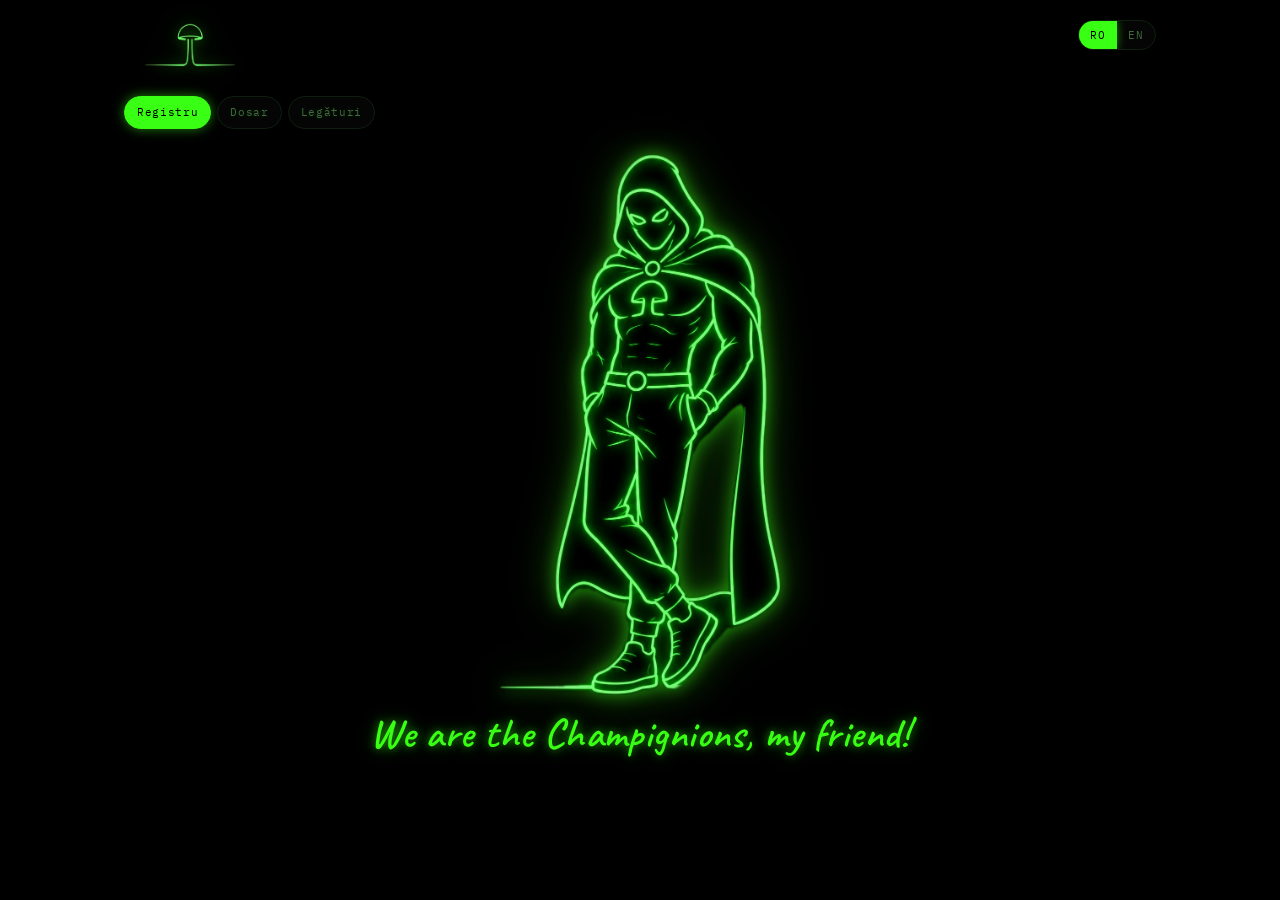
==== index.html @ b71c7d40 "Use PNG silhouette only, drop SVG embed" ====
<!DOCTYPE html>
<html lang="ro">
<head>
  <meta charset="UTF-8">
  <meta name="viewport" content="width=device-width, initial-scale=1.0">
  <meta name="description" content="Ciuperman — registrul de povești din pădure. Carpați, ciuperci, filme scurte.">
  <title>Ciuperman — Registru</title>
  <link rel="preconnect" href="https://fonts.googleapis.com">
  <link rel="preconnect" href="https://fonts.gstatic.com" crossorigin>
  <link href="https://fonts.googleapis.com/css2?family=Caveat:wght@500;600;700&family=IBM+Plex+Mono:wght@400;500&family=IBM+Plex+Sans:ital,wght@0,400;0,500;0,600;1,400&display=swap" rel="stylesheet">
  <link rel="stylesheet" href="styles.css">
</head>
<body>
  <div class="app">
    <header class="topbar">
      <img class="banner" src="IMG_0328.png" alt="Ciuperman — Registrul de pădure" width="1600" height="520">
      <nav class="chips" aria-label="Secțiuni">
        <a href="#registru" class="chip is-on" data-i18n="navLedger">Registru</a>
        <a href="#despre" class="chip" data-i18n="navAbout">Dosar</a>
        <a href="#legaturi" class="chip" data-i18n="navLinks">Legături</a>
      </nav>
      <div class="lang" role="group" aria-label="Limbă">
        <button type="button" data-lang="ro" class="is-on">RO</button>
        <button type="button" data-lang="en">EN</button>
      </div>
    </header>
    <img class="superman" src="ciuperman-silhouette.png" alt="Ciuperman — siluetă neon" width="647" height="1148">
    <p class="champignons" data-i18n="champignons">We are the Champignions, my friend!</p>
    <script src="scripts.js"></script>
</body>
</html>
---- styles.css ----
:root {
  --bg: #000000;
  --bg-2: #050505;
  --card: #050505;
  --line: #0f1f0f;
  --ink: #9ad89a;
  --muted: #3f6b3f;
  --steel: #6fc06f;
  --moss: #39ff14;
  --live: #39ff14;
  --wait: #6fc06f;
  --glow: rgba(57, 255, 20, 0.5);
  --sans: "IBM Plex Sans", system-ui, sans-serif;
  --mono: "IBM Plex Mono", ui-monospace, monospace;
  --hand: "Caveat", cursive;
}

* { box-sizing: border-box; }
html { scroll-behavior: smooth; }
body {
  margin: 0;
  background: var(--bg);
  color: var(--ink);
  font-family: var(--sans);
  font-size: 16px;
  line-height: 1.5;
  text-shadow: 0 0 5px rgba(57,255,20,0.16);
}
img { max-width: 100%; display: block; }
a { color: inherit; }

.app {
  min-height: 100dvh;
  max-width: 1080px;
  margin: 0 auto;
  padding: 14px 14px 48px;
}

.topbar {
  display: flex;
  flex-direction: column;
  align-items: stretch;
  gap: 12px;
  padding: 0 0 18px;
  position: sticky;
  top: 0;
  z-index: 4;
  background: linear-gradient(var(--bg) 70%, transparent);
}
.banner {
  width: 100%;
  height: 64px;
  object-fit: contain;
  object-position: left center;
  filter: drop-shadow(0 0 6px var(--glow)) drop-shadow(0 0 14px rgba(57,255,20,0.2));
}
.superman {
  width: min(100%, 280px);
  height: auto;
  margin: 8px auto 24px;
  display: block;
  border: 0;
  background: transparent;
  transform-origin: 50% 94%;
  filter: drop-shadow(0 0 8px var(--glow)) drop-shadow(0 0 20px rgba(57,255,20,0.3));
  animation: ciuper-idle 5.2s ease-in-out infinite;
}
object.superman {
  min-height: 480px;
}
.superman.is-lean {
  animation: ciuper-lean 1.15s ease-in-out;
}
.superman.is-pulse {
  animation: ciuper-pulse 0.95s ease-in-out;
}
.superman.is-nod {
  animation: ciuper-nod 0.85s ease-in-out;
}
@keyframes ciuper-idle {
  0%, 100% {
    transform: rotate(-1.15deg) translateY(0) scale(1);
    filter: drop-shadow(0 0 8px var(--glow)) drop-shadow(0 0 18px rgba(57,255,20,0.28));
  }
  50% {
    transform: rotate(1.35deg) translateY(-6px) scale(1.015);
    filter: drop-shadow(0 0 14px var(--glow)) drop-shadow(0 0 28px rgba(57,255,20,0.45));
  }
}
@keyframes ciuper-lean {
  0%, 100% { transform: rotate(0deg) translateY(0); }
  40% { transform: rotate(-7deg) translate(6px, -4px); }
  70% { transform: rotate(4deg) translate(-3px, -2px); }
}
@keyframes ciuper-pulse {
  0%, 100% {
    transform: scale(1);
    filter: drop-shadow(0 0 8px var(--glow)) drop-shadow(0 0 18px rgba(57,255,20,0.3));
  }
  50% {
    transform: scale(1.045);
    filter: drop-shadow(0 0 18px var(--glow)) drop-shadow(0 0 36px rgba(57,255,20,0.55));
  }
}
@keyframes ciuper-nod {
  0%, 100% { transform: rotate(0deg) translateY(0); }
  35% { transform: rotate(3deg) translateY(8px); }
  60% { transform: rotate(-2deg) translateY(-3px); }
}
@media (prefers-reduced-motion: reduce) {
  .superman,
  .superman.is-lean,
  .superman.is-pulse,
  .superman.is-nod {
    animation: none !important;
  }
}
.champignons {
  margin: -8px auto 28px;
  max-width: 90%;
  text-align: center;
  font-family: var(--hand);
  font-weight: 600;
  font-size: clamp(1.6rem, 6vw, 2.6rem);
  line-height: 1.1;
  color: var(--moss);
  letter-spacing: 0.01em;
  text-shadow: 0 0 8px var(--glow), 0 0 18px rgba(57,255,20,0.35);
}
.brand { display: flex; align-items: center; gap: 10px; min-width: 0; }
.logo {
  height: 40px;
  width: auto;
  filter: drop-shadow(0 0 8px var(--glow)) drop-shadow(0 0 18px rgba(57,255,20,0.35));
  flex-shrink: 0;
}
.brand-sub {
  margin: 0;
  font-size: 11px;
  color: var(--muted);
}

.chips {
  display: none;
  gap: 6px;
}
.chip {
  text-decoration: none;
  color: var(--muted);
  border: 1px solid var(--line);
  background: var(--bg-2);
  border-radius: 999px;
  padding: 7px 12px;
  font-family: var(--mono);
  font-size: 11px;
  letter-spacing: 0.06em;
}
.chip.is-on {
  color: #000;
  background: var(--moss);
  border-color: var(--moss);
  box-shadow: 0 0 12px var(--glow);
}

.lang {
  display: flex;
  border: 1px solid var(--line);
  border-radius: 999px;
  overflow: hidden;
  background: var(--bg-2);
  align-self: flex-end;
  position: absolute;
  top: 0;
  right: 0;
}
.lang button {
  background: transparent;
  color: var(--muted);
  border: 0;
  padding: 7px 11px;
  font-family: var(--mono);
  font-size: 11px;
  letter-spacing: 0.08em;
  cursor: pointer;
}
.lang button.is-on {
  background: var(--moss);
  color: #000;
  box-shadow: 0 0 10px var(--glow);
}

.card {
  background: var(--card);
  border: 1px solid var(--line);
  border-radius: 16px;
}

.hero { padding: 22px 18px 20px; margin-bottom: 12px; }
.meta {
  margin: 0 0 14px;
  font-family: var(--mono);
  font-size: 11px;
  letter-spacing: 0.1em;
  text-transform: uppercase;
  color: var(--muted);
}
.dot { margin: 0 6px; }
h1 {
  margin: 0;
  font-weight: 500;
  font-size: clamp(2.2rem, 7vw, 3.4rem);
  letter-spacing: -0.03em;
  line-height: 1;
  color: var(--moss);
  text-shadow: 0 0 14px var(--glow), 0 0 30px rgba(57,255,20,0.22);
}
.tagline {
  margin: 12px 0 0;
  color: var(--steel);
  font-size: 1.05rem;
}
.lede {
  max-width: 38rem;
  margin: 12px 0 0;
  color: var(--muted);
}

.kpis {
  display: grid;
  grid-template-columns: 1fr;
  gap: 10px;
  margin-bottom: 12px;
}
.kpi { padding: 16px 16px 14px; }
.kpi-label {
  margin: 0;
  font-family: var(--mono);
  font-size: 11px;
  letter-spacing: 0.1em;
  text-transform: uppercase;
  color: var(--muted);
}
.kpi-value {
  margin: 10px 0 4px;
  font-size: 1.45rem;
  font-weight: 500;
  letter-spacing: -0.02em;
}
.kpi-hint { margin: 0; color: var(--muted); font-size: 13px; }
.st-live { color: var(--live); text-shadow: 0 0 8px var(--glow); }
.st-wait { color: var(--wait); }

.block { padding: 20px 18px 10px; margin-bottom: 12px; }
.block-head { margin-bottom: 8px; }
h2 {
  margin: 0;
  font-size: 1.15rem;
  font-weight: 500;
  color: var(--steel);
}
.block-head p, .notes p {
  margin: 8px 0 0;
  color: var(--muted);
}

.rows { list-style: none; margin: 0; padding: 0; }
.rows li {
  display: grid;
  grid-template-columns: 36px 1fr auto;
  gap: 12px;
  align-items: start;
  padding: 14px 0;
  border-top: 1px solid var(--line);
}
.idx {
  font-family: var(--mono);
  font-size: 12px;
  color: var(--muted);
  padding-top: 3px;
}
.rows h3 { margin: 0 0 4px; font-size: 1.02rem; font-weight: 500; }
.rows p { margin: 0; color: var(--muted); font-size: 14px; }
.stamp {
  font-family: var(--mono);
  font-size: 10px;
  letter-spacing: 0.08em;
  text-transform: uppercase;
  color: var(--muted);
  border: 1px solid var(--line);
  border-radius: 999px;
  padding: 4px 8px;
  white-space: nowrap;
  margin-top: 2px;
}
.stamp.st-live { color: var(--live); border-color: rgba(57,255,20,0.4); box-shadow: 0 0 8px rgba(57,255,20,0.22); }
.stamp.st-wait { color: var(--wait); border-color: rgba(111,192,111,0.3); }

.dossier { padding-bottom: 10px; }
.pull {
  margin: 8px 0 14px;
  font-size: 1.2rem;
  line-height: 1.35;
  color: var(--steel);
}
.muted { color: var(--muted); font-size: 13px; text-align: right; }
.links a { font-weight: 500; color: var(--moss); }

.colophon {
  display: flex;
  flex-wrap: wrap;
  justify-content: space-between;
  gap: 8px 16px;
  padding: 8px 6px 0;
  font-family: var(--mono);
  font-size: 11px;
  letter-spacing: 0.04em;
  color: var(--muted);
}

@media (min-width: 760px) {
  .app { padding: 20px 24px 64px; }
  .chips { display: flex; }
  .hero, .block { padding-left: 24px; padding-right: 24px; }
  .kpis { grid-template-columns: repeat(3, 1fr); }
  .dossier {
    display: grid;
    grid-template-columns: 1.1fr 0.9fr;
    gap: 28px;
  }
  .rows li { grid-template-columns: 48px 1fr auto; }
}
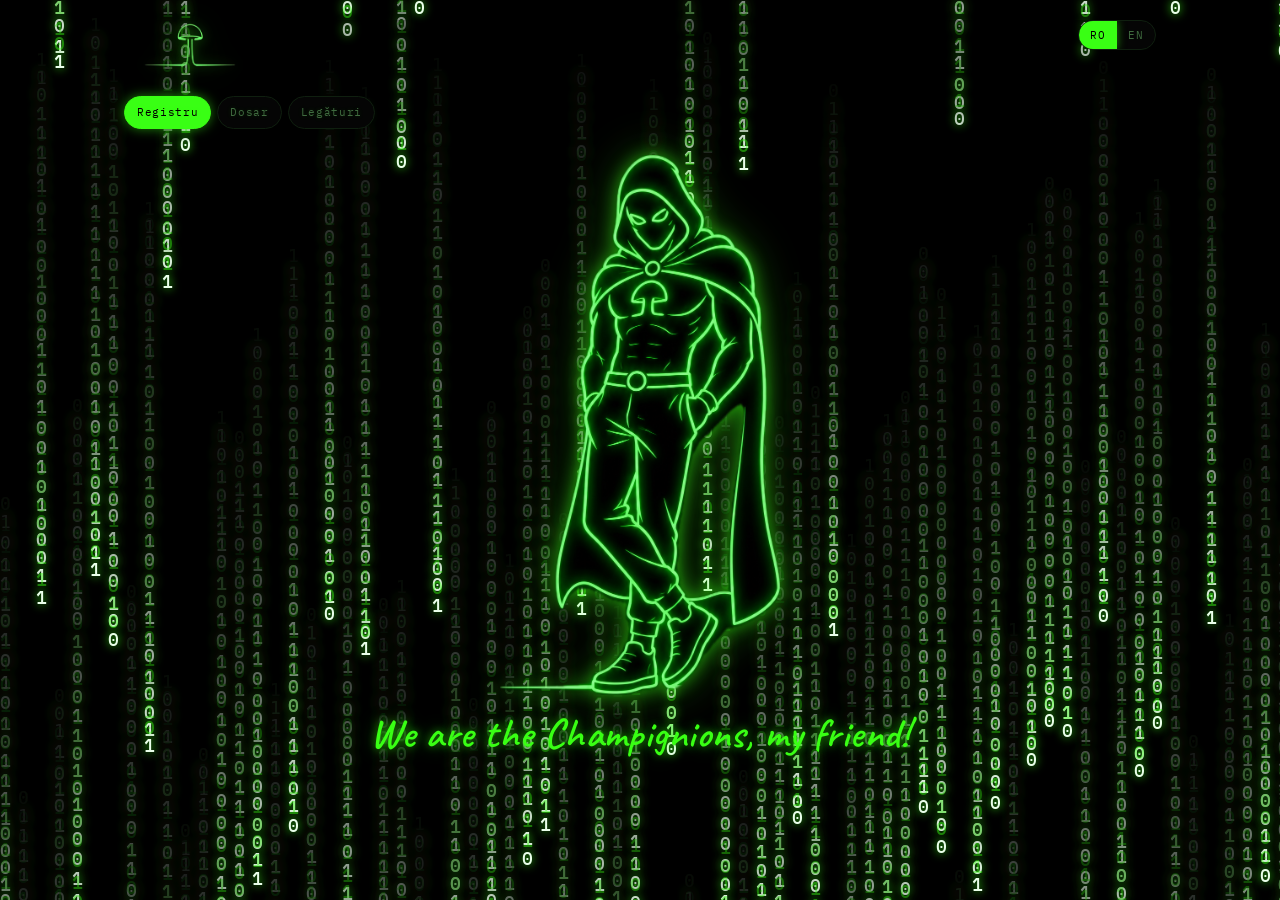
==== commit 05ca8fcf: "Add Matrix 0/1 rain background on homepage" ====
--- a/index.html
+++ b/index.html
@@ -8,9 +8,10 @@
   <link rel="preconnect" href="https://fonts.googleapis.com">
   <link rel="preconnect" href="https://fonts.gstatic.com" crossorigin>
   <link href="https://fonts.googleapis.com/css2?family=Caveat:wght@500;600;700&family=IBM+Plex+Mono:wght@400;500&family=IBM+Plex+Sans:ital,wght@0,400;0,500;0,600;1,400&display=swap" rel="stylesheet">
-  <link rel="stylesheet" href="styles.css">
+  <link rel="stylesheet" href="styles.css?v=4">
 </head>
 <body>
+  <canvas id="matrix-bg" aria-hidden="true"></canvas>
   <div class="app">
     <header class="topbar">
       <img class="banner" src="IMG_0328.png" alt="Ciuperman — Registrul de pădure" width="1600" height="520">
@@ -26,6 +27,7 @@
     </header>
     <img class="superman" src="ciuperman-silhouette.png" alt="Ciuperman — siluetă neon" width="647" height="1148">
     <p class="champignons" data-i18n="champignons">We are the Champignions, my friend!</p>
-    <script src="scripts.js"></script>
+  </div>
+  <script src="scripts.js?v=4"></script>
 </body>
 </html>
--- a/styles.css
+++ b/styles.css
@@ -29,7 +29,18 @@
 img { max-width: 100%; display: block; }
 a { color: inherit; }
 
+#matrix-bg {
+  position: fixed;
+  inset: 0;
+  width: 100%;
+  height: 100%;
+  z-index: 0;
+  pointer-events: none;
+}
+
 .app {
+  position: relative;
+  z-index: 1;
   min-height: 100dvh;
   max-width: 1080px;
   margin: 0 auto;
@@ -45,7 +56,7 @@
   position: sticky;
   top: 0;
   z-index: 4;
-  background: linear-gradient(var(--bg) 70%, transparent);
+  background: linear-gradient(rgba(0, 0, 0, 0.28) 70%, transparent);
 }
 .banner {
   width: 100%;
@@ -58,62 +69,7 @@
   width: min(100%, 280px);
   height: auto;
   margin: 8px auto 24px;
-  display: block;
-  border: 0;
-  background: transparent;
-  transform-origin: 50% 94%;
   filter: drop-shadow(0 0 8px var(--glow)) drop-shadow(0 0 20px rgba(57,255,20,0.3));
-  animation: ciuper-idle 5.2s ease-in-out infinite;
-}
-object.superman {
-  min-height: 480px;
-}
-.superman.is-lean {
-  animation: ciuper-lean 1.15s ease-in-out;
-}
-.superman.is-pulse {
-  animation: ciuper-pulse 0.95s ease-in-out;
-}
-.superman.is-nod {
-  animation: ciuper-nod 0.85s ease-in-out;
-}
-@keyframes ciuper-idle {
-  0%, 100% {
-    transform: rotate(-1.15deg) translateY(0) scale(1);
-    filter: drop-shadow(0 0 8px var(--glow)) drop-shadow(0 0 18px rgba(57,255,20,0.28));
-  }
-  50% {
-    transform: rotate(1.35deg) translateY(-6px) scale(1.015);
-    filter: drop-shadow(0 0 14px var(--glow)) drop-shadow(0 0 28px rgba(57,255,20,0.45));
-  }
-}
-@keyframes ciuper-lean {
-  0%, 100% { transform: rotate(0deg) translateY(0); }
-  40% { transform: rotate(-7deg) translate(6px, -4px); }
-  70% { transform: rotate(4deg) translate(-3px, -2px); }
-}
-@keyframes ciuper-pulse {
-  0%, 100% {
-    transform: scale(1);
-    filter: drop-shadow(0 0 8px var(--glow)) drop-shadow(0 0 18px rgba(57,255,20,0.3));
-  }
-  50% {
-    transform: scale(1.045);
-    filter: drop-shadow(0 0 18px var(--glow)) drop-shadow(0 0 36px rgba(57,255,20,0.55));
-  }
-}
-@keyframes ciuper-nod {
-  0%, 100% { transform: rotate(0deg) translateY(0); }
-  35% { transform: rotate(3deg) translateY(8px); }
-  60% { transform: rotate(-2deg) translateY(-3px); }
-}
-@media (prefers-reduced-motion: reduce) {
-  .superman,
-  .superman.is-lean,
-  .superman.is-pulse,
-  .superman.is-nod {
-    animation: none !important;
-  }
 }
 .champignons {
   margin: -8px auto 28px;
@@ -329,3 +285,7 @@
   }
   .rows li { grid-template-columns: 48px 1fr auto; }
 }
+
+@media (prefers-reduced-motion: reduce) {
+  #matrix-bg { opacity: 0.35; }
+}
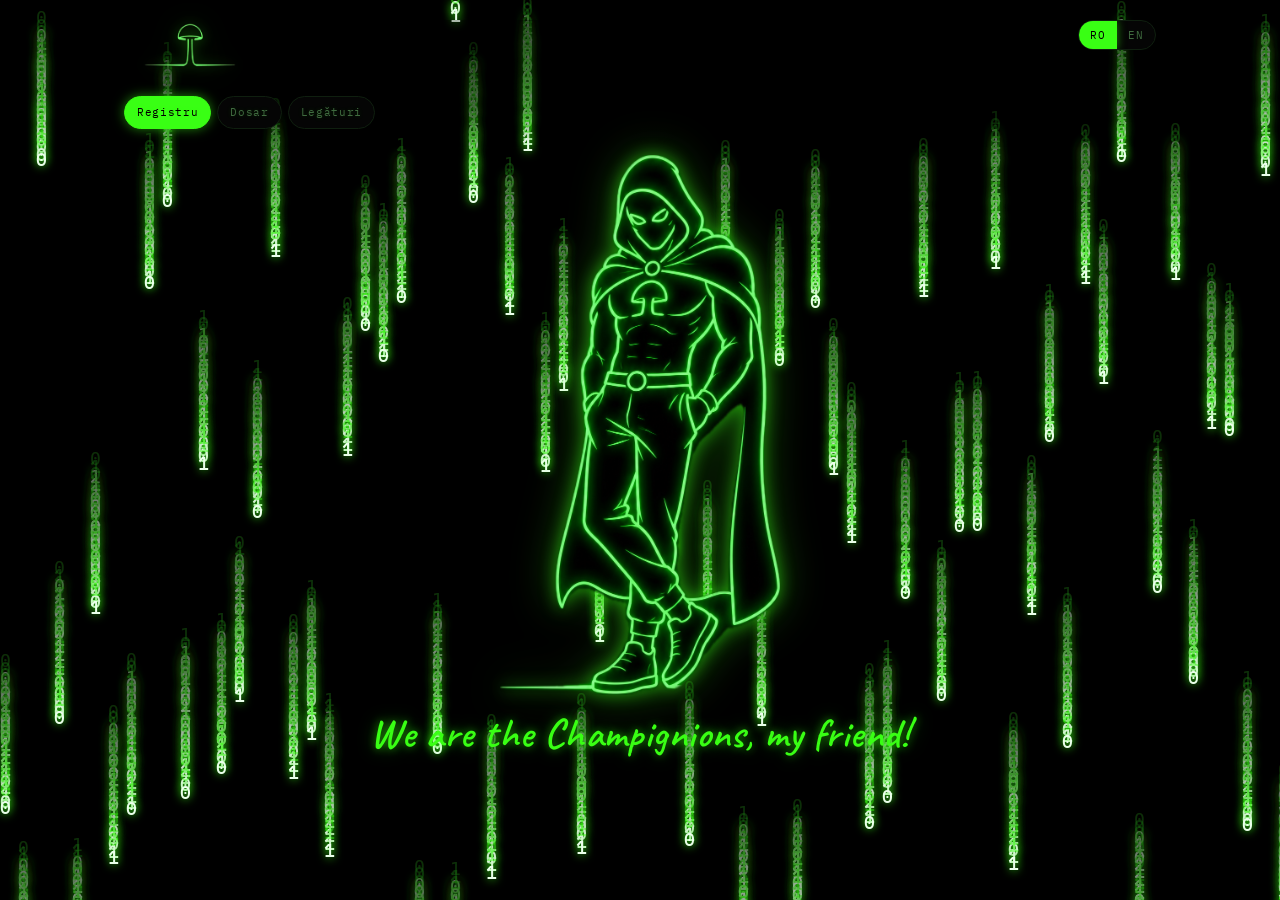
==== commit fd68a5b8: "Slow down Matrix rain on homepage" ====
--- a/index.html
+++ b/index.html
@@ -8,7 +8,7 @@
   <link rel="preconnect" href="https://fonts.googleapis.com">
   <link rel="preconnect" href="https://fonts.gstatic.com" crossorigin>
   <link href="https://fonts.googleapis.com/css2?family=Caveat:wght@500;600;700&family=IBM+Plex+Mono:wght@400;500&family=IBM+Plex+Sans:ital,wght@0,400;0,500;0,600;1,400&display=swap" rel="stylesheet">
-  <link rel="stylesheet" href="styles.css?v=4">
+  <link rel="stylesheet" href="styles.css?v=5">
 </head>
 <body>
   <canvas id="matrix-bg" aria-hidden="true"></canvas>
@@ -28,6 +28,6 @@
     <img class="superman" src="ciuperman-silhouette.png" alt="Ciuperman — siluetă neon" width="647" height="1148">
     <p class="champignons" data-i18n="champignons">We are the Champignions, my friend!</p>
   </div>
-  <script src="scripts.js?v=4"></script>
+  <script src="scripts.js?v=5"></script>
 </body>
 </html>
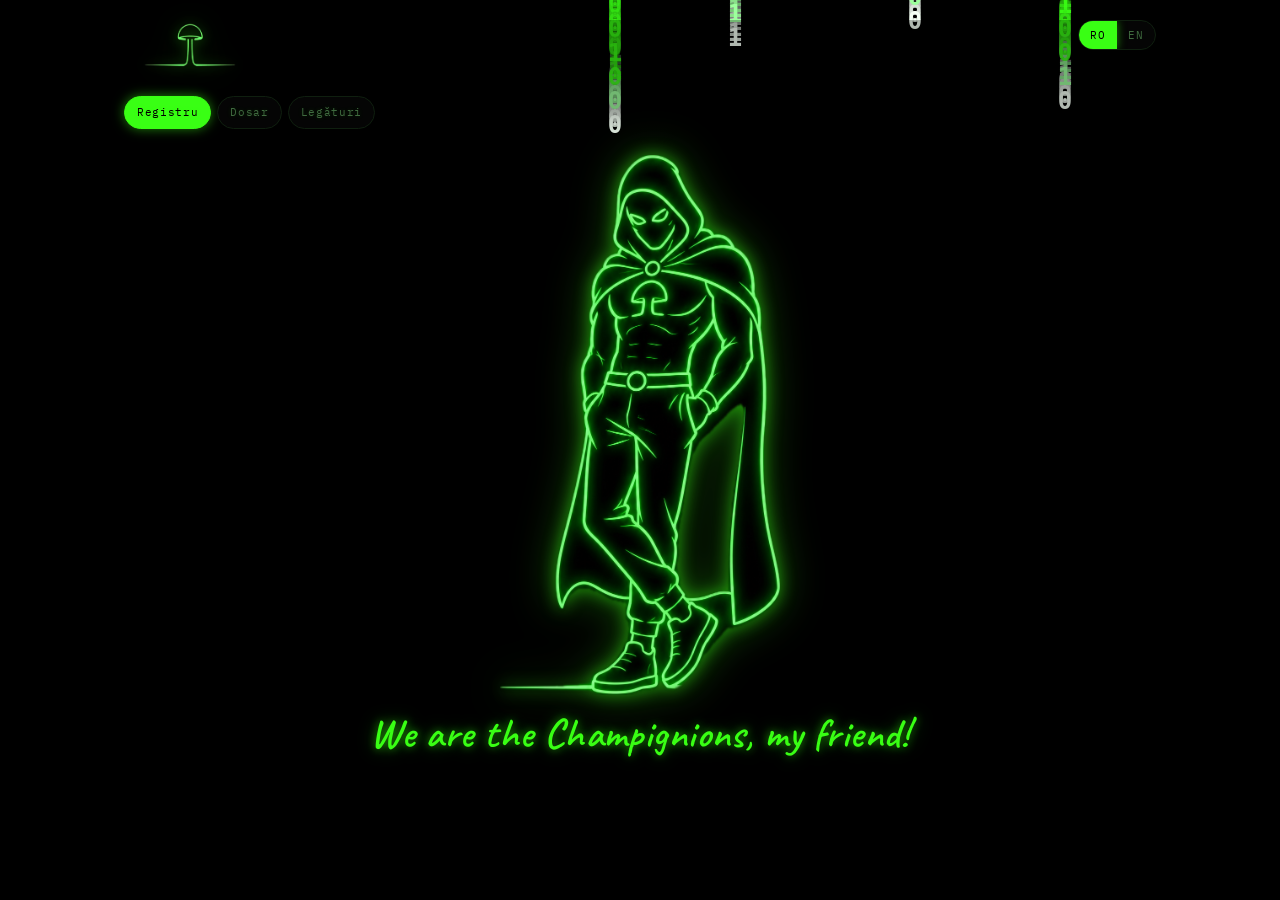
==== commit e4072a93: "Make Matrix 0/1 glyphs readable: larger type, stable digits, less blur" ====
--- a/index.html
+++ b/index.html
@@ -8,7 +8,7 @@
   <link rel="preconnect" href="https://fonts.googleapis.com">
   <link rel="preconnect" href="https://fonts.gstatic.com" crossorigin>
   <link href="https://fonts.googleapis.com/css2?family=Caveat:wght@500;600;700&family=IBM+Plex+Mono:wght@400;500&family=IBM+Plex+Sans:ital,wght@0,400;0,500;0,600;1,400&display=swap" rel="stylesheet">
-  <link rel="stylesheet" href="styles.css?v=5">
+  <link rel="stylesheet" href="styles.css?v=6">
 </head>
 <body>
   <canvas id="matrix-bg" aria-hidden="true"></canvas>
@@ -28,6 +28,6 @@
     <img class="superman" src="ciuperman-silhouette.png" alt="Ciuperman — siluetă neon" width="647" height="1148">
     <p class="champignons" data-i18n="champignons">We are the Champignions, my friend!</p>
   </div>
-  <script src="scripts.js?v=5"></script>
+  <script src="scripts.js?v=6"></script>
 </body>
 </html>
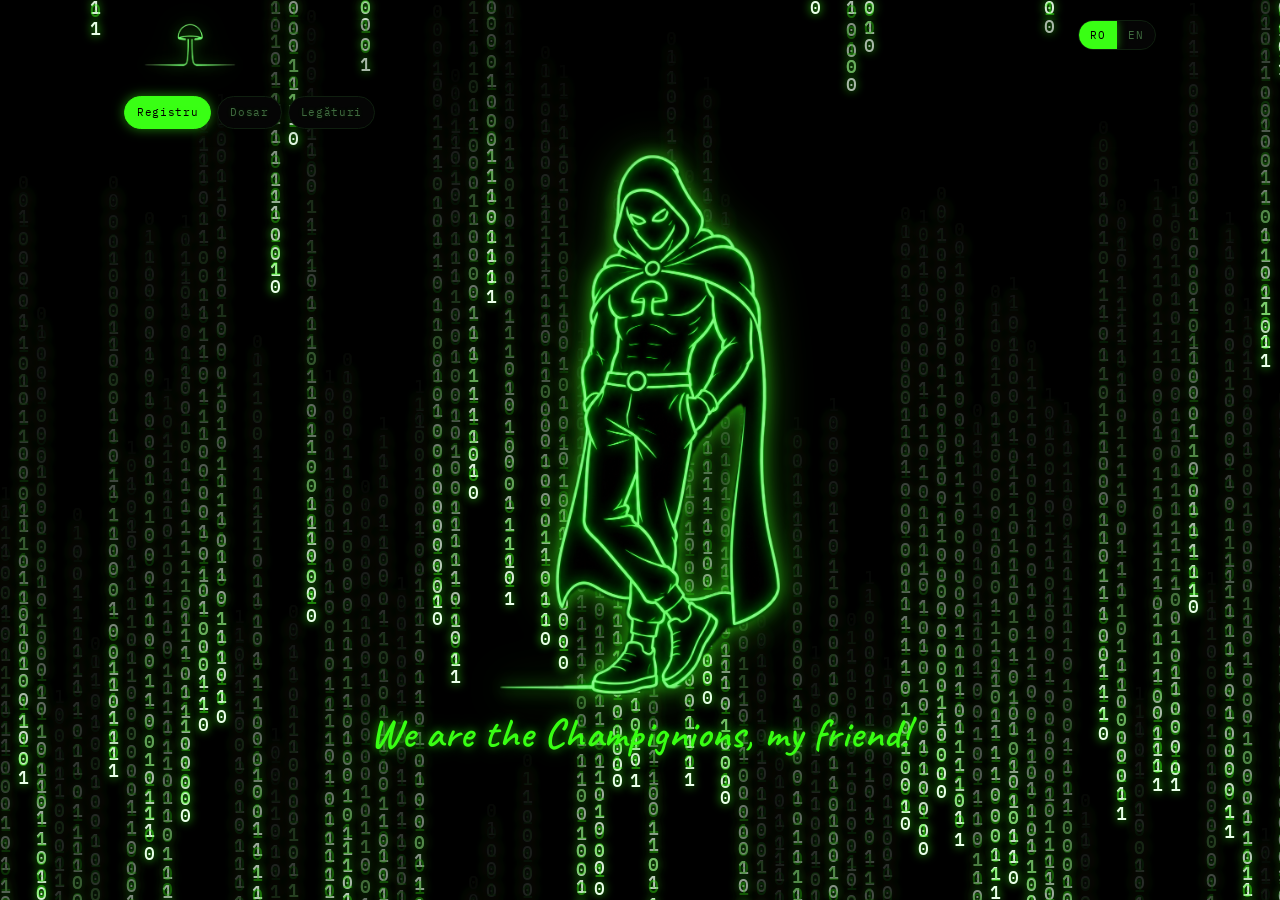
==== commit 27740250: "Restore original Matrix rain" ====
--- a/index.html
+++ b/index.html
@@ -8,7 +8,7 @@
   <link rel="preconnect" href="https://fonts.googleapis.com">
   <link rel="preconnect" href="https://fonts.gstatic.com" crossorigin>
   <link href="https://fonts.googleapis.com/css2?family=Caveat:wght@500;600;700&family=IBM+Plex+Mono:wght@400;500&family=IBM+Plex+Sans:ital,wght@0,400;0,500;0,600;1,400&display=swap" rel="stylesheet">
-  <link rel="stylesheet" href="styles.css?v=6">
+  <link rel="stylesheet" href="styles.css?v=7">
 </head>
 <body>
   <canvas id="matrix-bg" aria-hidden="true"></canvas>
@@ -28,6 +28,6 @@
     <img class="superman" src="ciuperman-silhouette.png" alt="Ciuperman — siluetă neon" width="647" height="1148">
     <p class="champignons" data-i18n="champignons">We are the Champignions, my friend!</p>
   </div>
-  <script src="scripts.js?v=6"></script>
+  <script src="scripts.js?v=7"></script>
 </body>
 </html>
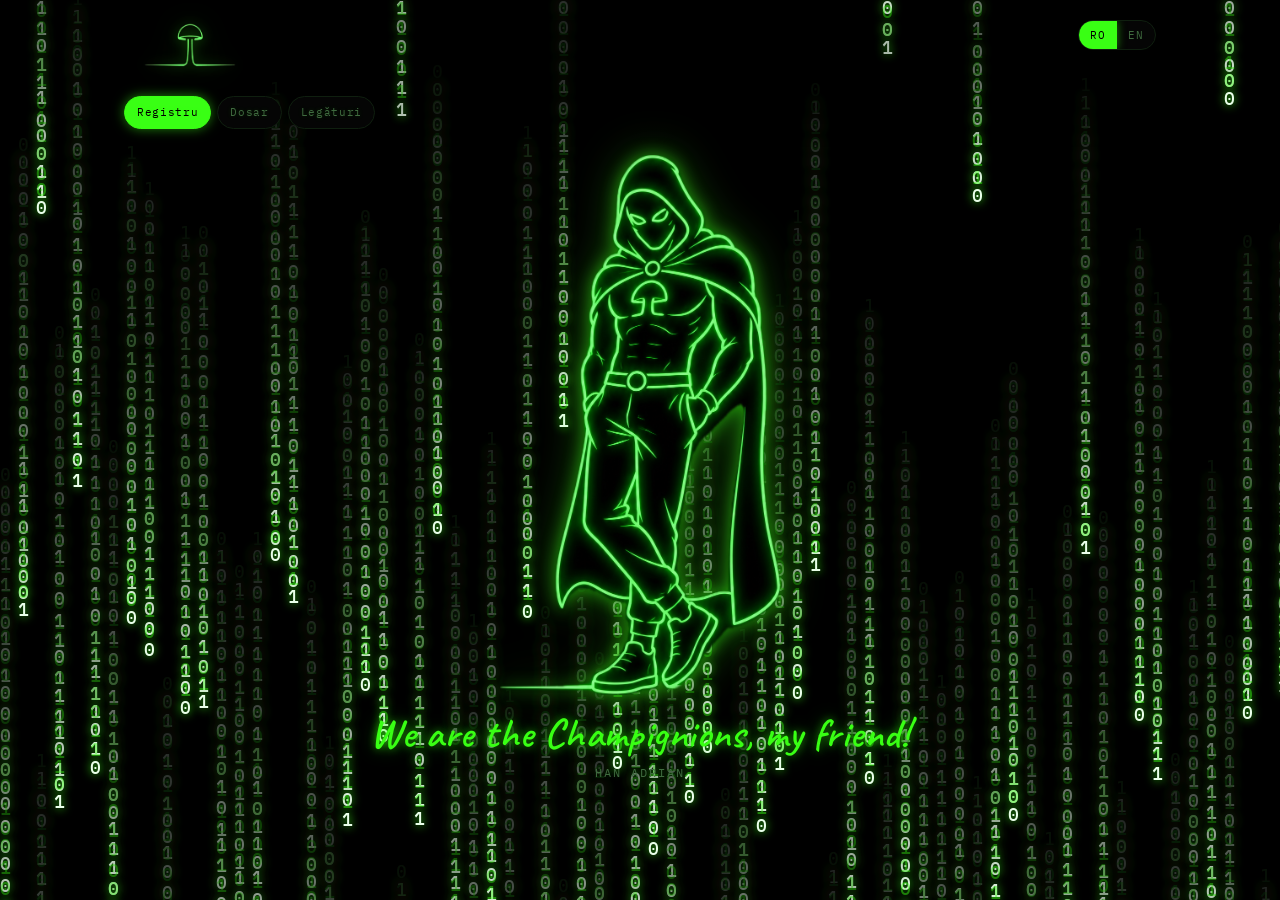
==== commit b3460876: "Add Han Adrian byline on the live page" ====
--- a/index.html
+++ b/index.html
@@ -8,7 +8,7 @@
   <link rel="preconnect" href="https://fonts.googleapis.com">
   <link rel="preconnect" href="https://fonts.gstatic.com" crossorigin>
   <link href="https://fonts.googleapis.com/css2?family=Caveat:wght@500;600;700&family=IBM+Plex+Mono:wght@400;500&family=IBM+Plex+Sans:ital,wght@0,400;0,500;0,600;1,400&display=swap" rel="stylesheet">
-  <link rel="stylesheet" href="styles.css?v=7">
+  <link rel="stylesheet" href="styles.css?v=8">
 </head>
 <body>
   <canvas id="matrix-bg" aria-hidden="true"></canvas>
@@ -27,7 +27,8 @@
     </header>
     <img class="superman" src="ciuperman-silhouette.png" alt="Ciuperman — siluetă neon" width="647" height="1148">
     <p class="champignons" data-i18n="champignons">We are the Champignions, my friend!</p>
+    <p class="byline" data-i18n="byline">Han Adrian</p>
   </div>
-  <script src="scripts.js?v=7"></script>
+  <script src="scripts.js?v=8"></script>
 </body>
 </html>
--- a/styles.css
+++ b/styles.css
@@ -72,7 +72,7 @@
   filter: drop-shadow(0 0 8px var(--glow)) drop-shadow(0 0 20px rgba(57,255,20,0.3));
 }
 .champignons {
-  margin: -8px auto 28px;
+  margin: -8px auto 8px;
   max-width: 90%;
   text-align: center;
   font-family: var(--hand);
@@ -82,6 +82,15 @@
   color: var(--moss);
   letter-spacing: 0.01em;
   text-shadow: 0 0 8px var(--glow), 0 0 18px rgba(57,255,20,0.35);
+}
+.byline {
+  margin: 0 auto 28px;
+  text-align: center;
+  font-family: var(--mono);
+  font-size: 12px;
+  letter-spacing: 0.16em;
+  text-transform: uppercase;
+  color: var(--muted);
 }
 .brand { display: flex; align-items: center; gap: 10px; min-width: 0; }
 .logo {
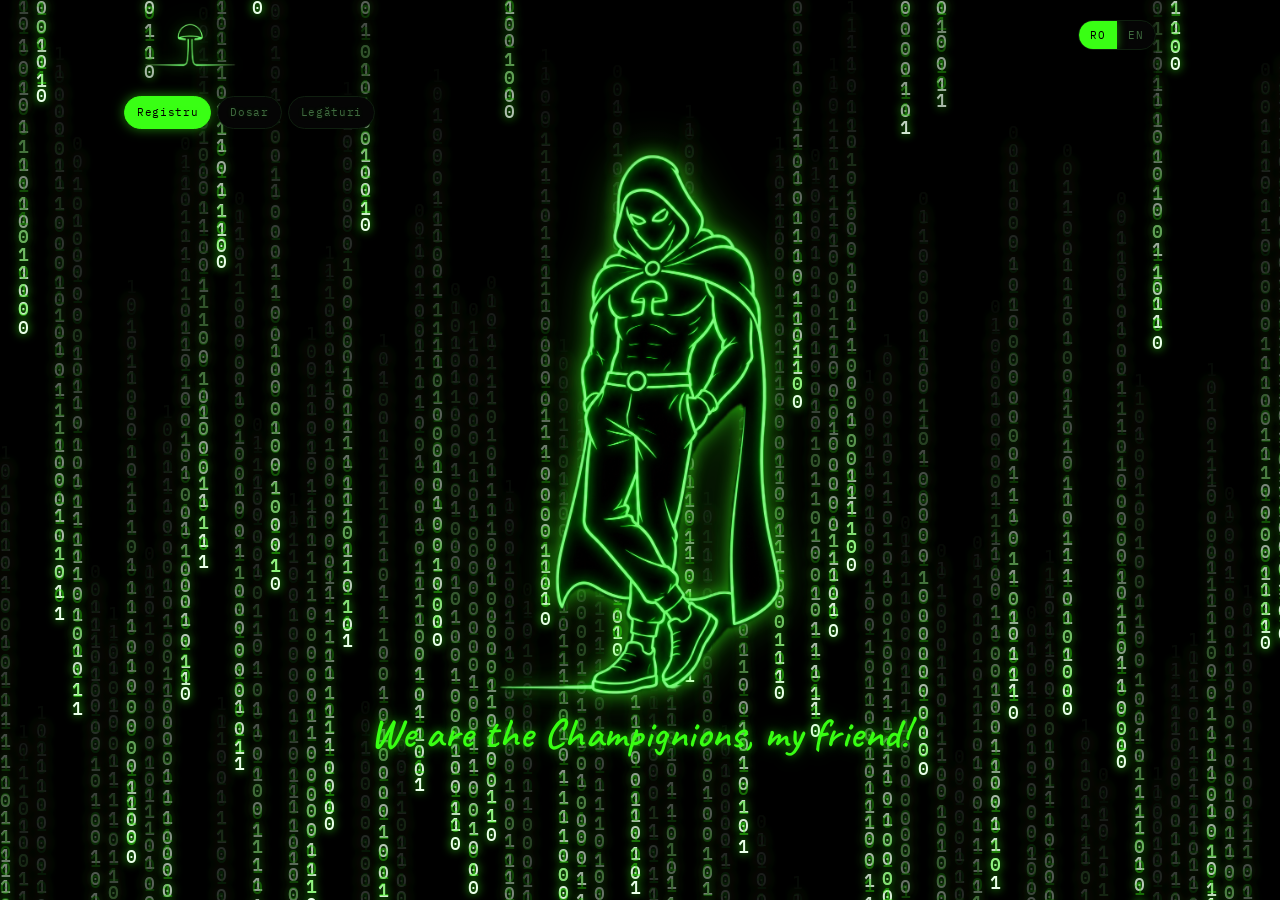
==== commit f2d9b62b: "Remove Han Adrian byline from the live page" ====
--- a/index.html
+++ b/index.html
@@ -8,7 +8,7 @@
   <link rel="preconnect" href="https://fonts.googleapis.com">
   <link rel="preconnect" href="https://fonts.gstatic.com" crossorigin>
   <link href="https://fonts.googleapis.com/css2?family=Caveat:wght@500;600;700&family=IBM+Plex+Mono:wght@400;500&family=IBM+Plex+Sans:ital,wght@0,400;0,500;0,600;1,400&display=swap" rel="stylesheet">
-  <link rel="stylesheet" href="styles.css?v=8">
+  <link rel="stylesheet" href="styles.css?v=9">
 </head>
 <body>
   <canvas id="matrix-bg" aria-hidden="true"></canvas>
@@ -27,8 +27,7 @@
     </header>
     <img class="superman" src="ciuperman-silhouette.png" alt="Ciuperman — siluetă neon" width="647" height="1148">
     <p class="champignons" data-i18n="champignons">We are the Champignions, my friend!</p>
-    <p class="byline" data-i18n="byline">Han Adrian</p>
   </div>
-  <script src="scripts.js?v=8"></script>
+  <script src="scripts.js?v=9"></script>
 </body>
 </html>
